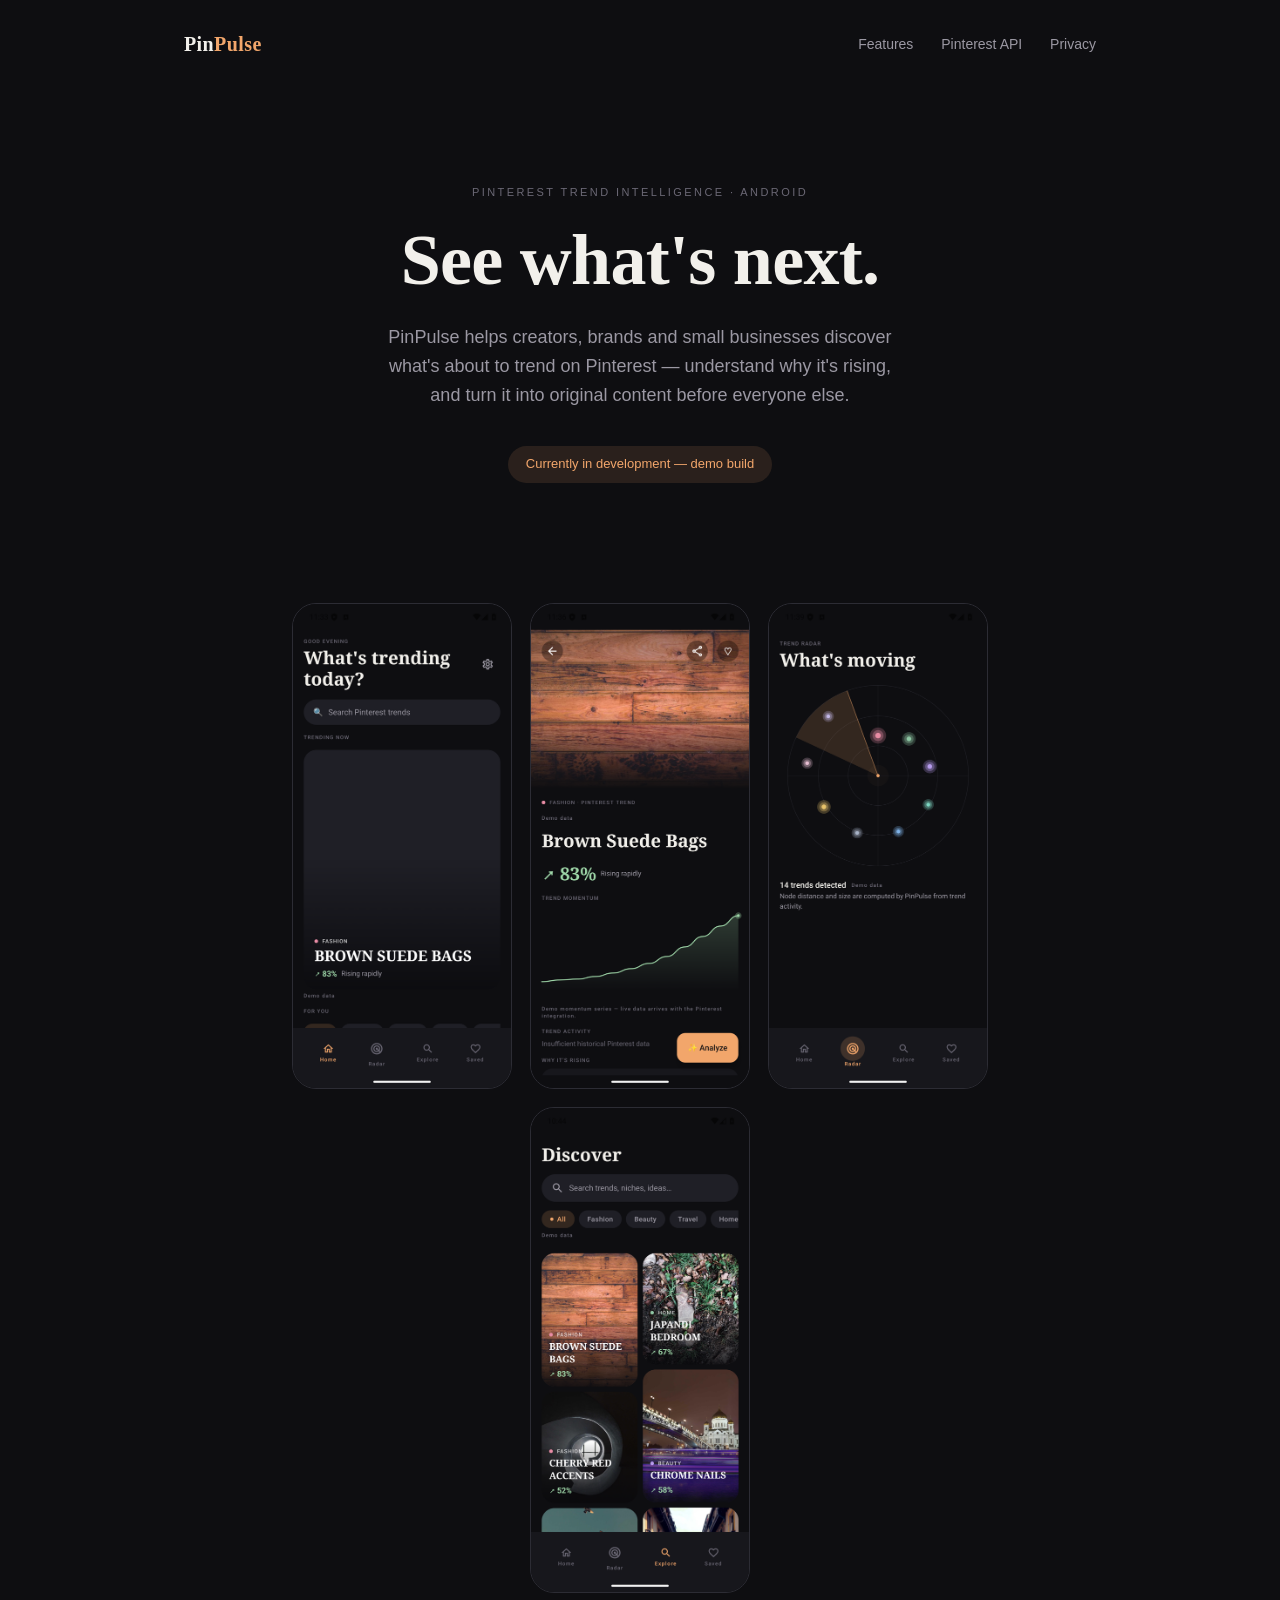
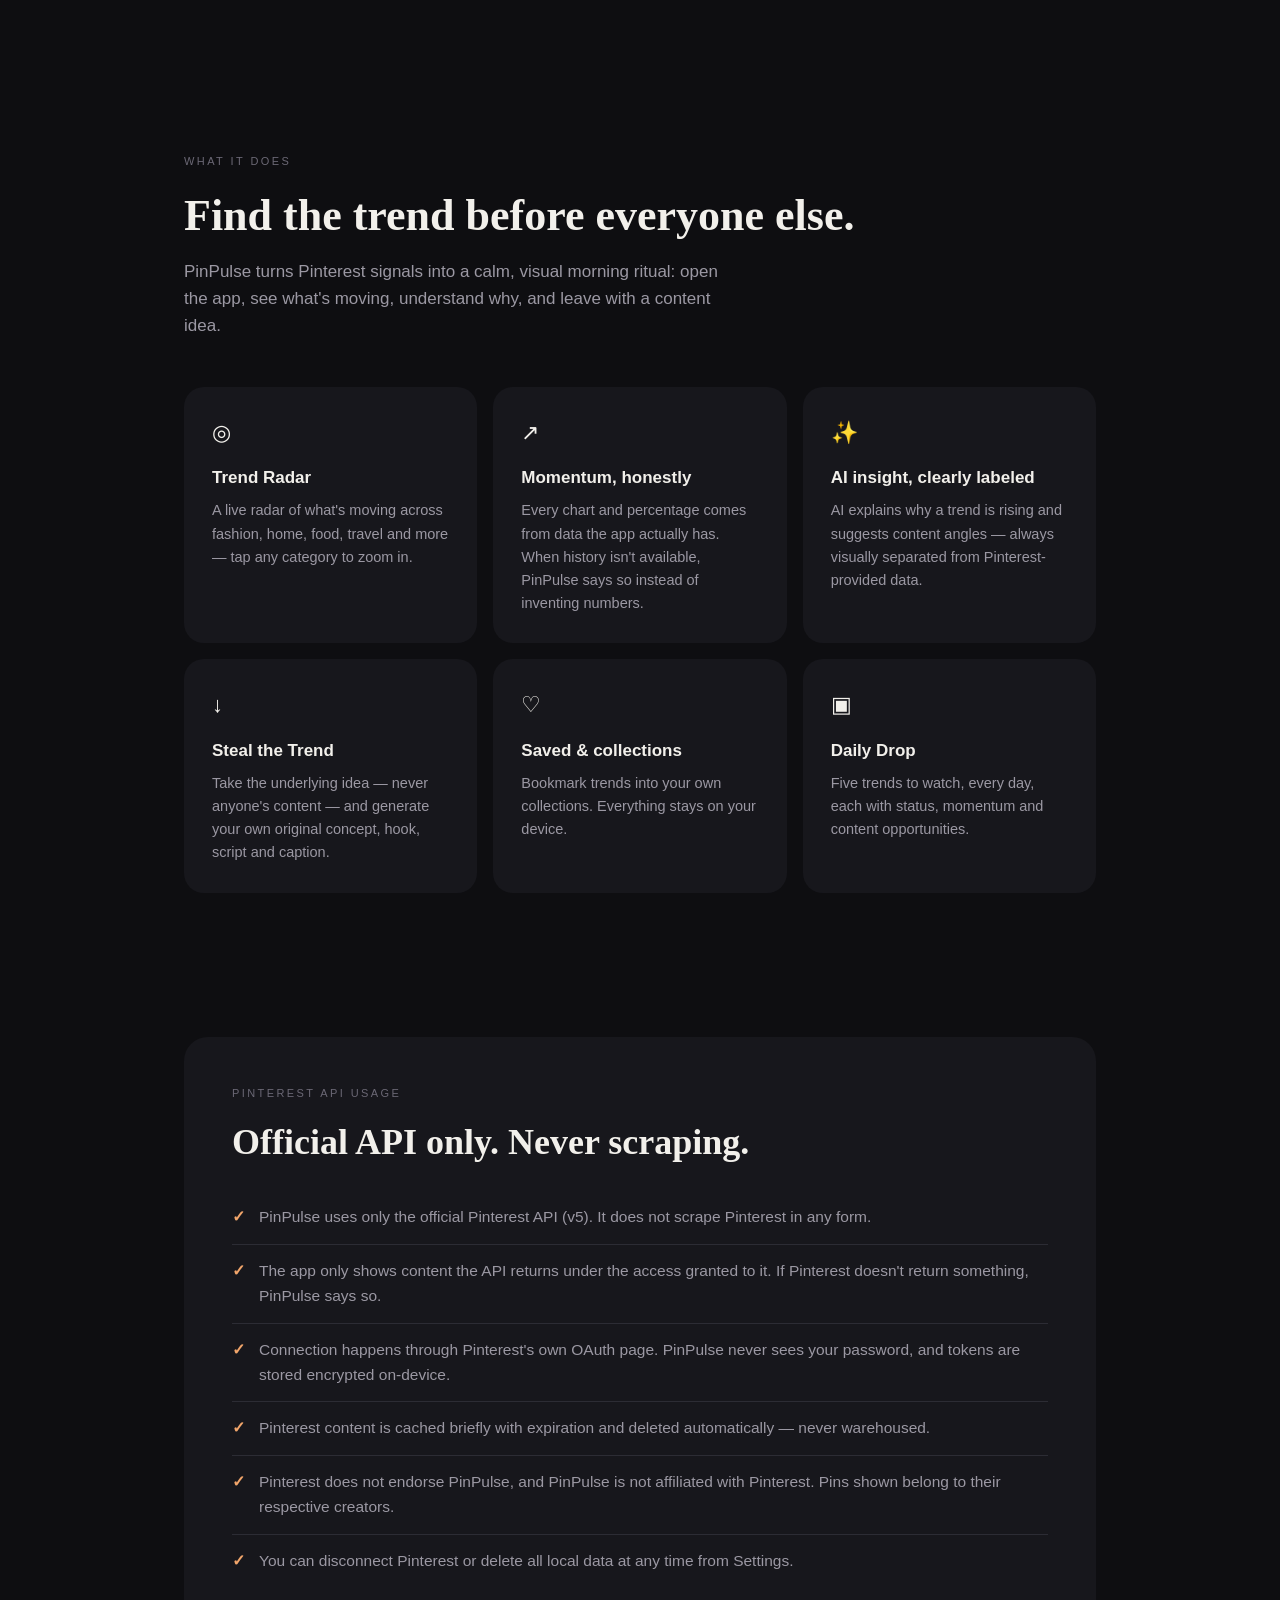
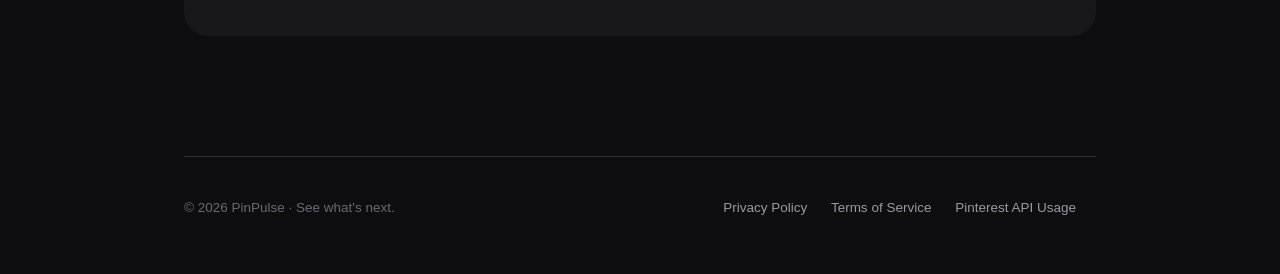
==== docs/index.html @ 06f02622 "PinPulse landing page + legal pages for Pinterest developer review" ====
<!DOCTYPE html>
<html lang="en">
<head>
  <meta charset="UTF-8" />
  <meta name="viewport" content="width=device-width, initial-scale=1.0" />
  <title>PinPulse — See what's next.</title>
  <meta name="description" content="PinPulse is a Pinterest trend intelligence app for creators. Discover what's about to trend, understand why, and turn it into content — powered only by the official Pinterest API." />
  <link rel="stylesheet" href="styles.css" />
  <link rel="icon" href="data:image/svg+xml,<svg xmlns='http://www.w3.org/2000/svg' viewBox='0 0 100 100'><circle cx='50' cy='50' r='10' fill='%23F2A66B'/><path d='M78 50 A28 28 0 0 0 50 22' stroke='%23F2A66B' stroke-width='7' fill='none' stroke-linecap='round'/></svg>" />
</head>
<body>
  <div class="wrap">
    <nav>
      <a class="logo" href="index.html">Pin<span>Pulse</span></a>
      <div class="links">
        <a href="#features">Features</a>
        <a href="#compliance">Pinterest API</a>
        <a href="privacy.html">Privacy</a>
      </div>
    </nav>

    <header class="hero">
      <div class="overline">Pinterest trend intelligence · Android</div>
      <h1>See what's next.</h1>
      <p class="sub">
        PinPulse helps creators, brands and small businesses discover what's about
        to trend on Pinterest — understand why it's rising, and turn it into
        original content before everyone else.
      </p>
      <span class="badge">Currently in development — demo build</span>
    </header>

    <div class="shots">
      <img src="assets/home.png" alt="PinPulse home screen showing trending topics" loading="lazy" />
      <img src="assets/trend.png" alt="Trend detail with momentum chart" loading="lazy" />
      <img src="assets/radar.png" alt="Trend radar interface" loading="lazy" />
      <img src="assets/explore2.png" alt="Trend discovery grid" loading="lazy" />
    </div>

    <section id="features">
      <div class="overline">What it does</div>
      <h2>Find the trend before everyone else.</h2>
      <p class="lead">
        PinPulse turns Pinterest signals into a calm, visual morning ritual:
        open the app, see what's moving, understand why, and leave with a
        content idea.
      </p>
      <div class="features">
        <div class="card">
          <div class="glyph">◎</div>
          <h3>Trend Radar</h3>
          <p>A live radar of what's moving across fashion, home, food, travel and more — tap any category to zoom in.</p>
        </div>
        <div class="card">
          <div class="glyph">↗</div>
          <h3>Momentum, honestly</h3>
          <p>Every chart and percentage comes from data the app actually has. When history isn't available, PinPulse says so instead of inventing numbers.</p>
        </div>
        <div class="card">
          <div class="glyph">✨</div>
          <h3>AI insight, clearly labeled</h3>
          <p>AI explains why a trend is rising and suggests content angles — always visually separated from Pinterest-provided data.</p>
        </div>
        <div class="card">
          <div class="glyph">↓</div>
          <h3>Steal the Trend</h3>
          <p>Take the underlying idea — never anyone's content — and generate your own original concept, hook, script and caption.</p>
        </div>
        <div class="card">
          <div class="glyph">♡</div>
          <h3>Saved &amp; collections</h3>
          <p>Bookmark trends into your own collections. Everything stays on your device.</p>
        </div>
        <div class="card">
          <div class="glyph">▣</div>
          <h3>Daily Drop</h3>
          <p>Five trends to watch, every day, each with status, momentum and content opportunities.</p>
        </div>
      </div>
    </section>

    <section id="compliance">
      <div class="compliance">
        <div class="overline">Pinterest API usage</div>
        <h2>Official API only. Never scraping.</h2>
        <ul>
          <li>PinPulse uses only the official Pinterest API (v5). It does not scrape Pinterest in any form.</li>
          <li>The app only shows content the API returns under the access granted to it. If Pinterest doesn't return something, PinPulse says so.</li>
          <li>Connection happens through Pinterest's own OAuth page. PinPulse never sees your password, and tokens are stored encrypted on-device.</li>
          <li>Pinterest content is cached briefly with expiration and deleted automatically — never warehoused.</li>
          <li>Pinterest does not endorse PinPulse, and PinPulse is not affiliated with Pinterest. Pins shown belong to their respective creators.</li>
          <li>You can disconnect Pinterest or delete all local data at any time from Settings.</li>
        </ul>
      </div>
    </section>

    <footer>
      <div>© 2026 PinPulse · See what's next.</div>
      <div>
        <a href="privacy.html">Privacy Policy</a>
        <a href="terms.html">Terms of Service</a>
        <a href="pinterest-api.html">Pinterest API Usage</a>
      </div>
    </footer>
  </div>
</body>
</html>
---- docs/styles.css ----
:root {
  --bg: #0e0e11;
  --surface: #17171c;
  --surface-high: #1f1f26;
  --outline: #2c2c34;
  --text: #f2f0eb;
  --muted: #9b98a3;
  --faint: #6b6875;
  --accent: #f2a66b;
  --serif: "Iowan Old Style", "Palatino Linotype", Palatino, Georgia, serif;
  --sans: -apple-system, BlinkMacSystemFont, "Segoe UI", Roboto, Helvetica, Arial, sans-serif;
}

* { margin: 0; padding: 0; box-sizing: border-box; }

html { scroll-behavior: smooth; }

body {
  background: var(--bg);
  color: var(--text);
  font-family: var(--sans);
  font-size: 16px;
  line-height: 1.6;
  -webkit-font-smoothing: antialiased;
}

.wrap { max-width: 960px; margin: 0 auto; padding: 0 24px; }

nav {
  display: flex;
  justify-content: space-between;
  align-items: center;
  padding: 28px 0;
  font-size: 14px;
}

.logo {
  font-family: var(--serif);
  font-weight: 700;
  font-size: 20px;
  letter-spacing: 0.02em;
  color: var(--text);
  text-decoration: none;
}

.logo span { color: var(--accent); }

nav .links a {
  color: var(--muted);
  text-decoration: none;
  margin-left: 24px;
  transition: color 0.2s;
}

nav .links a:hover { color: var(--text); }

.hero { padding: 96px 0 80px; text-align: center; }

.overline {
  font-size: 11px;
  letter-spacing: 0.22em;
  text-transform: uppercase;
  color: var(--faint);
  margin-bottom: 20px;
}

h1 {
  font-family: var(--serif);
  font-size: clamp(42px, 7vw, 72px);
  line-height: 1.08;
  font-weight: 700;
  letter-spacing: -0.01em;
}

.hero p.sub {
  margin: 24px auto 0;
  max-width: 520px;
  color: var(--muted);
  font-size: 18px;
}

.badge {
  display: inline-block;
  margin-top: 36px;
  padding: 8px 18px;
  border-radius: 999px;
  background: rgba(242, 166, 107, 0.12);
  color: var(--accent);
  font-size: 13px;
  font-weight: 500;
}

.shots {
  display: flex;
  gap: 18px;
  justify-content: center;
  padding: 40px 0 88px;
  flex-wrap: wrap;
}

.shots img {
  width: 220px;
  border-radius: 24px;
  border: 1px solid var(--outline);
  background: var(--surface);
  transition: transform 0.35s ease;
}

.shots img:hover { transform: translateY(-6px); }

section { padding: 72px 0; }

h2 {
  font-family: var(--serif);
  font-size: clamp(30px, 4.5vw, 44px);
  line-height: 1.15;
  font-weight: 700;
  margin-bottom: 16px;
}

.lead { color: var(--muted); max-width: 560px; font-size: 17px; }

.features {
  display: grid;
  grid-template-columns: repeat(auto-fit, minmax(260px, 1fr));
  gap: 16px;
  margin-top: 48px;
}

.card {
  background: var(--surface);
  border-radius: 20px;
  padding: 28px;
}

.card .glyph { font-size: 22px; margin-bottom: 14px; }

.card h3 {
  font-size: 17px;
  font-weight: 600;
  margin-bottom: 8px;
}

.card p { color: var(--muted); font-size: 14.5px; }

.compliance {
  background: var(--surface);
  border-radius: 24px;
  padding: 48px;
}

.compliance h2 { font-size: clamp(26px, 4vw, 36px); }

.compliance ul {
  list-style: none;
  margin-top: 28px;
}

.compliance li {
  padding: 14px 0;
  border-bottom: 1px solid var(--outline);
  color: var(--muted);
  display: flex;
  gap: 14px;
  font-size: 15.5px;
}

.compliance li:last-child { border-bottom: none; }

.compliance li::before {
  content: "✓";
  color: var(--accent);
  font-weight: 700;
  flex-shrink: 0;
}

footer {
  border-top: 1px solid var(--outline);
  padding: 40px 0 56px;
  margin-top: 48px;
  color: var(--faint);
  font-size: 13.5px;
  display: flex;
  justify-content: space-between;
  flex-wrap: wrap;
  gap: 16px;
}

footer a { color: var(--muted); text-decoration: none; margin-right: 20px; }
footer a:hover { color: var(--text); }

/* legal pages */
.legal { max-width: 680px; padding: 64px 0 96px; }

.legal h1 { font-size: clamp(32px, 5vw, 48px); margin-bottom: 8px; }

.legal .updated { color: var(--faint); font-size: 13px; margin-bottom: 40px; display: block; }

.legal h2 {
  font-family: var(--sans);
  font-size: 19px;
  margin: 40px 0 12px;
}

.legal p { color: var(--muted); margin-bottom: 16px; font-size: 15.5px; }

.legal ul { color: var(--muted); margin: 0 0 16px 20px; font-size: 15.5px; }

.legal li { margin-bottom: 8px; }

.back {
  display: inline-block;
  margin-bottom: 32px;
  color: var(--accent);
  text-decoration: none;
  font-size: 14px;
}

@media (max-width: 560px) {
  .shots img { width: 44%; }
  .compliance { padding: 32px 24px; }
  .hero { padding: 64px 0 48px; }
}
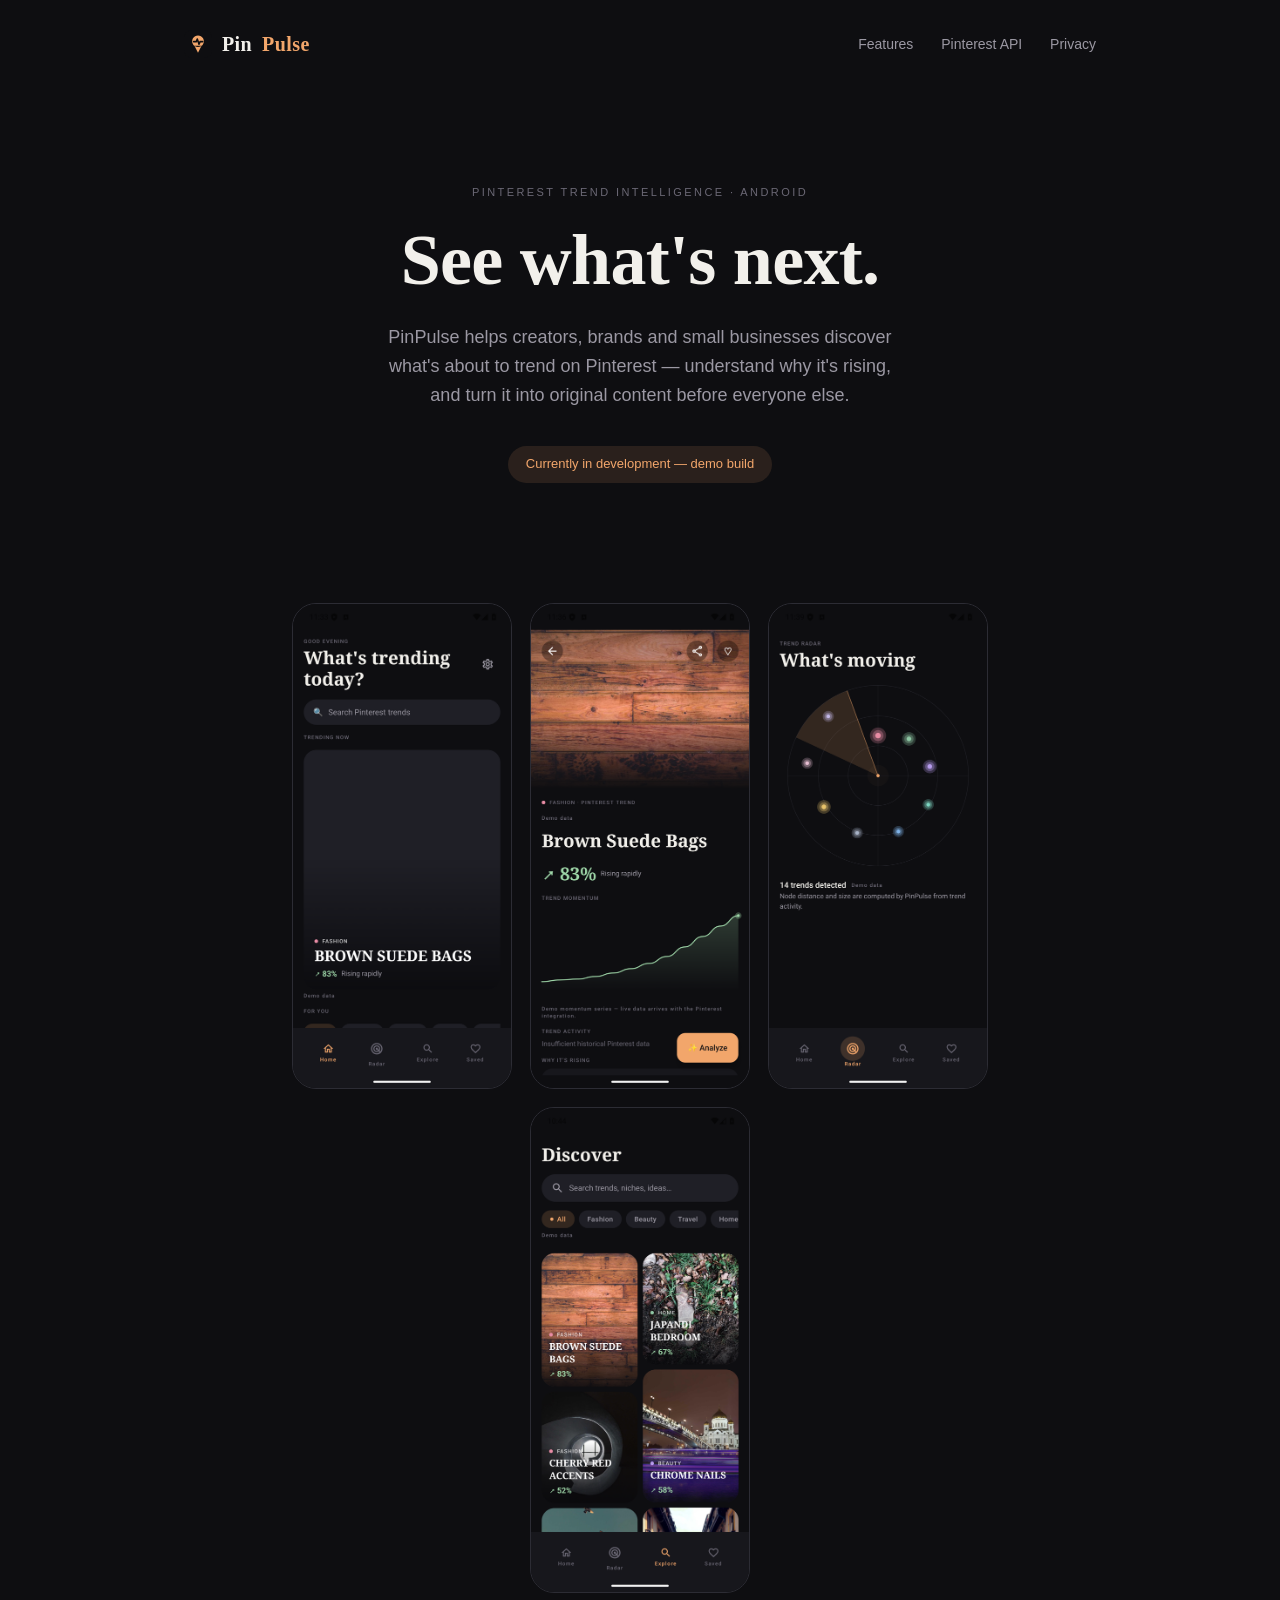
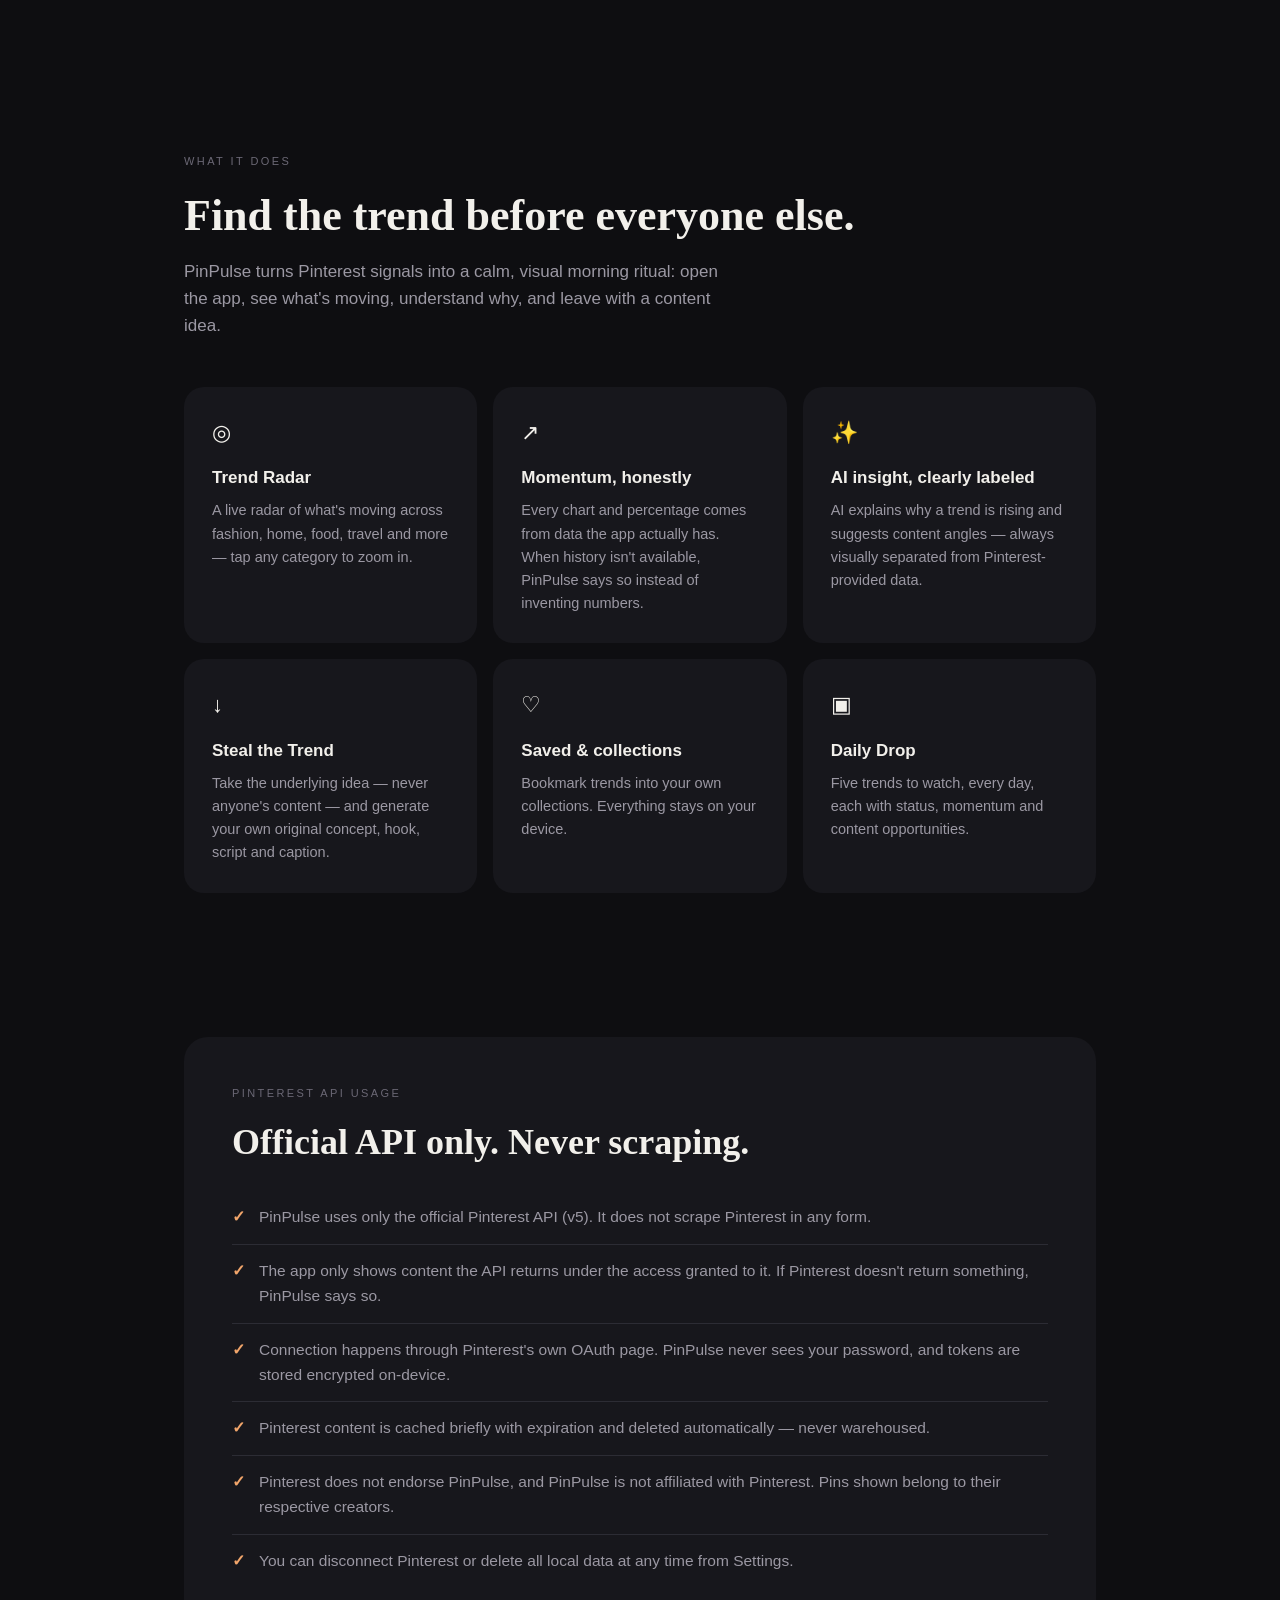
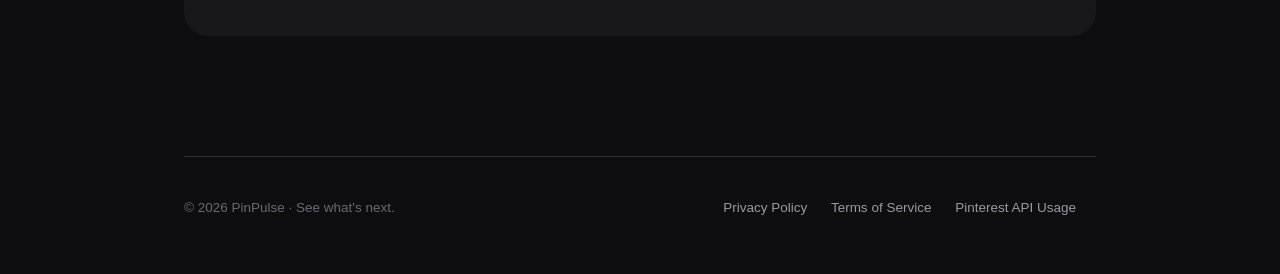
==== commit 998b1cb9: "Add PinPulse brand mark: logo.svg, PNG icons, favicons" ====
--- a/docs/index.html
+++ b/docs/index.html
@@ -6,12 +6,14 @@
   <title>PinPulse — See what's next.</title>
   <meta name="description" content="PinPulse is a Pinterest trend intelligence app for creators. Discover what's about to trend, understand why, and turn it into content — powered only by the official Pinterest API." />
   <link rel="stylesheet" href="styles.css" />
-  <link rel="icon" href="data:image/svg+xml,<svg xmlns='http://www.w3.org/2000/svg' viewBox='0 0 100 100'><circle cx='50' cy='50' r='10' fill='%23F2A66B'/><path d='M78 50 A28 28 0 0 0 50 22' stroke='%23F2A66B' stroke-width='7' fill='none' stroke-linecap='round'/></svg>" />
+  <link rel="icon" type="image/svg+xml" href="assets/logo.svg" />
+  <link rel="icon" type="image/png" sizes="32x32" href="assets/favicon-32.png" />
+  <link rel="apple-touch-icon" href="assets/apple-touch-icon.png" />
 </head>
 <body>
   <div class="wrap">
     <nav>
-      <a class="logo" href="index.html">Pin<span>Pulse</span></a>
+      <a class="logo" href="index.html"><img src="assets/logo.svg" alt="PinPulse logo" />Pin<span>Pulse</span></a>
       <div class="links">
         <a href="#features">Features</a>
         <a href="#compliance">Pinterest API</a>
--- a/docs/styles.css
+++ b/docs/styles.css
@@ -41,6 +41,15 @@
   letter-spacing: 0.02em;
   color: var(--text);
   text-decoration: none;
+  display: flex;
+  align-items: center;
+  gap: 10px;
+}
+
+.logo img {
+  height: 28px;
+  width: 28px;
+  border-radius: 8px;
 }
 
 .logo span { color: var(--accent); }
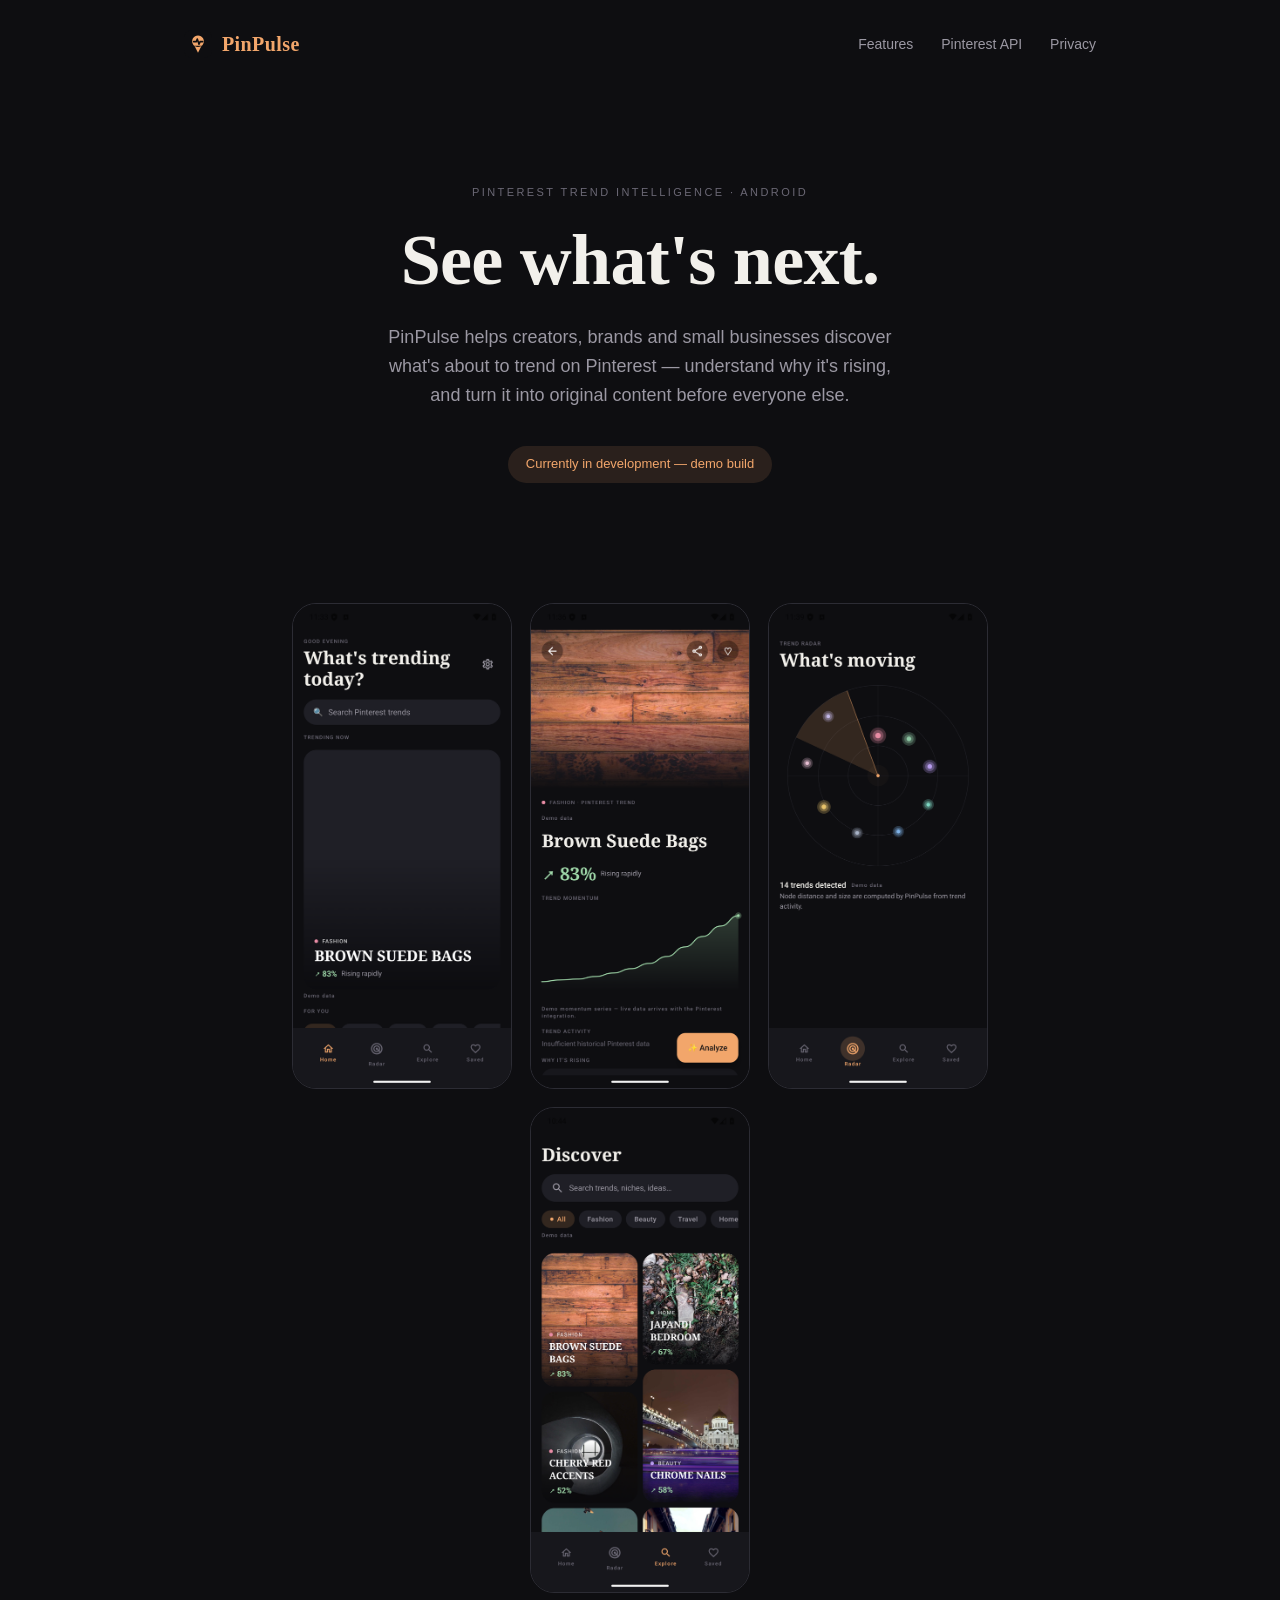
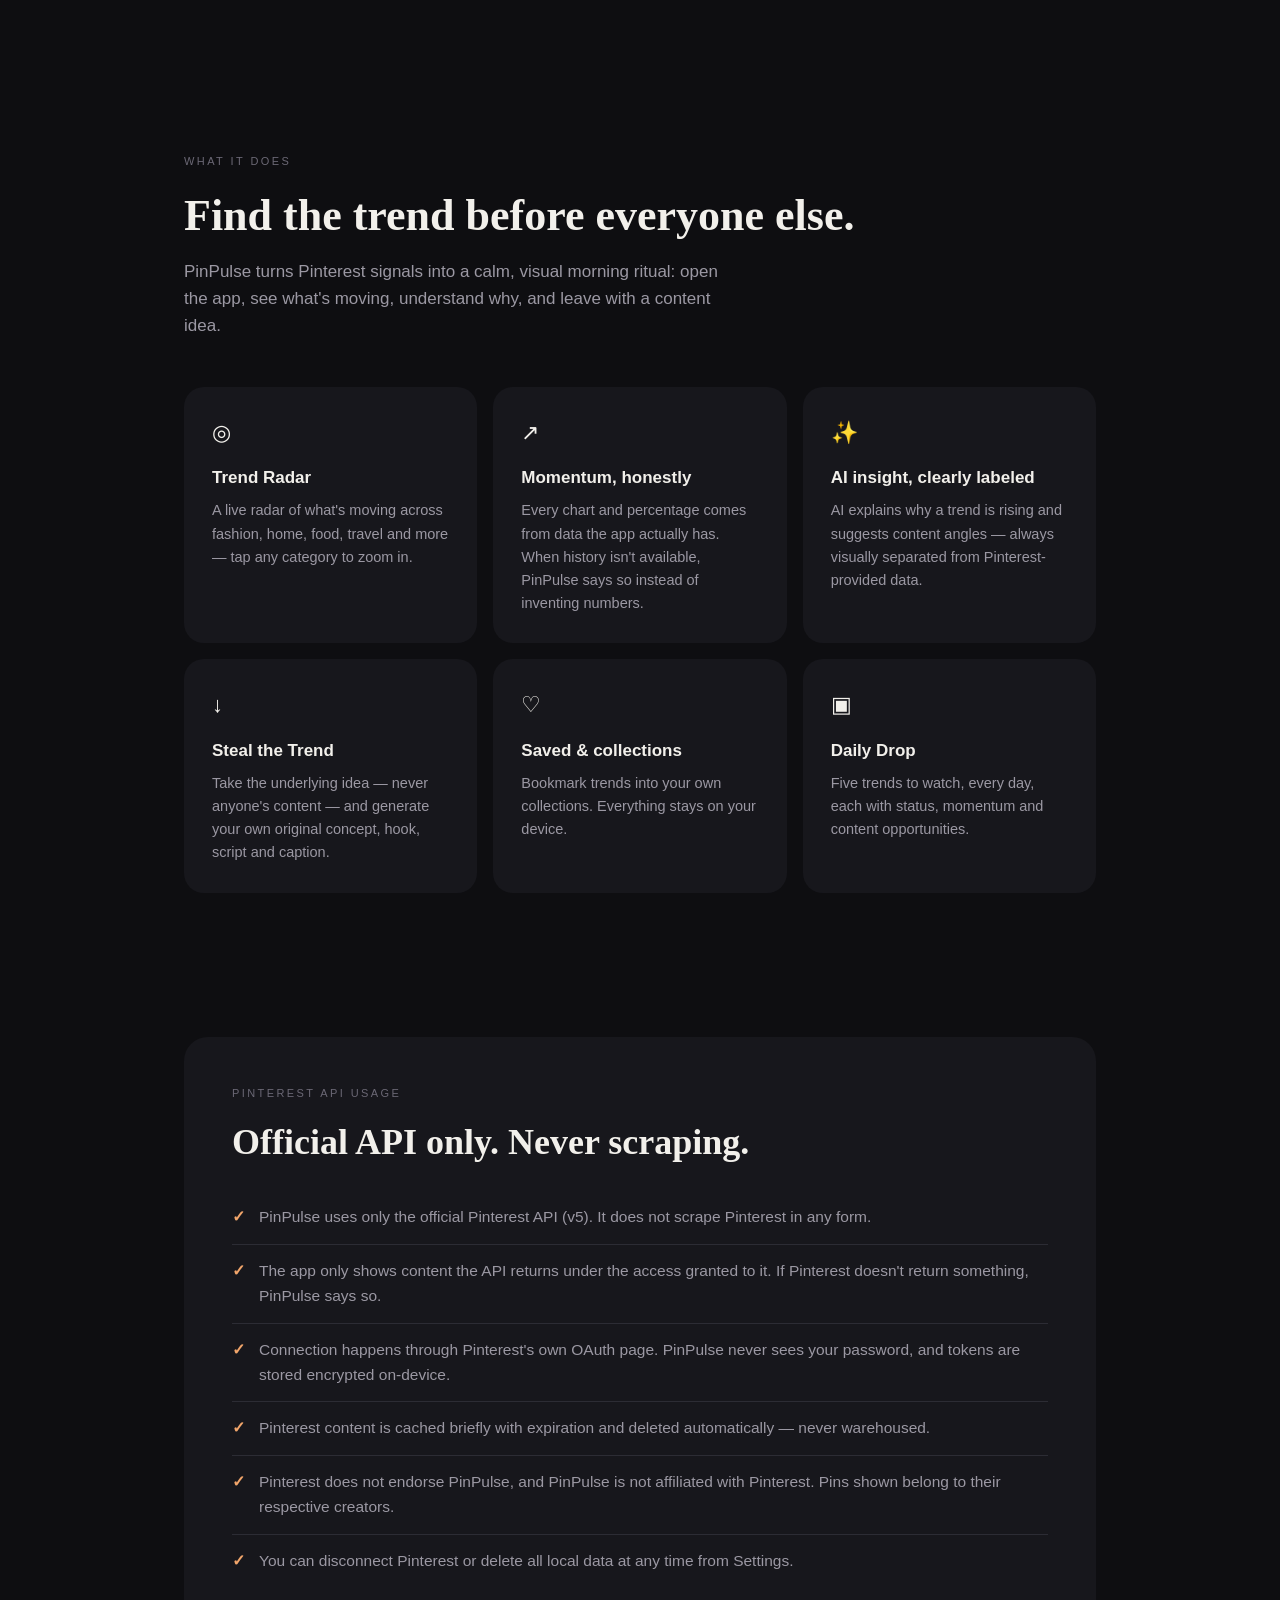
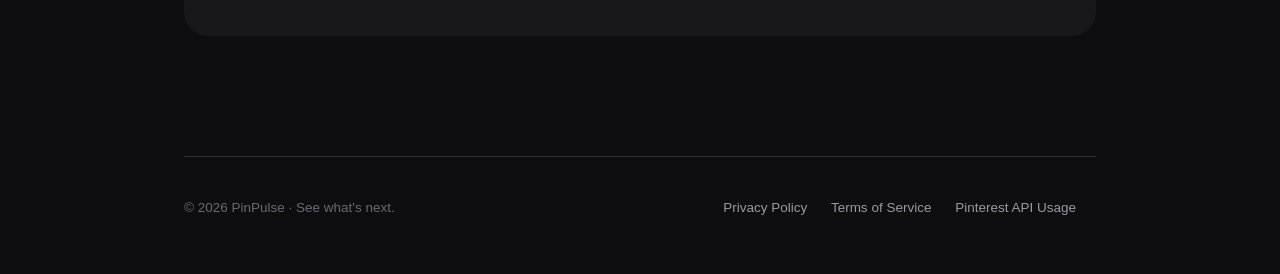
==== commit 2451856c: "Fix wordmark spacing" ====
--- a/docs/index.html
+++ b/docs/index.html
@@ -13,7 +13,7 @@
 <body>
   <div class="wrap">
     <nav>
-      <a class="logo" href="index.html"><img src="assets/logo.svg" alt="PinPulse logo" />Pin<span>Pulse</span></a>
+      <a class="logo" href="index.html"><img src="assets/logo.svg" alt="PinPulse logo" /><span>Pin<span>Pulse</span></span></a>
       <div class="links">
         <a href="#features">Features</a>
         <a href="#compliance">Pinterest API</a>
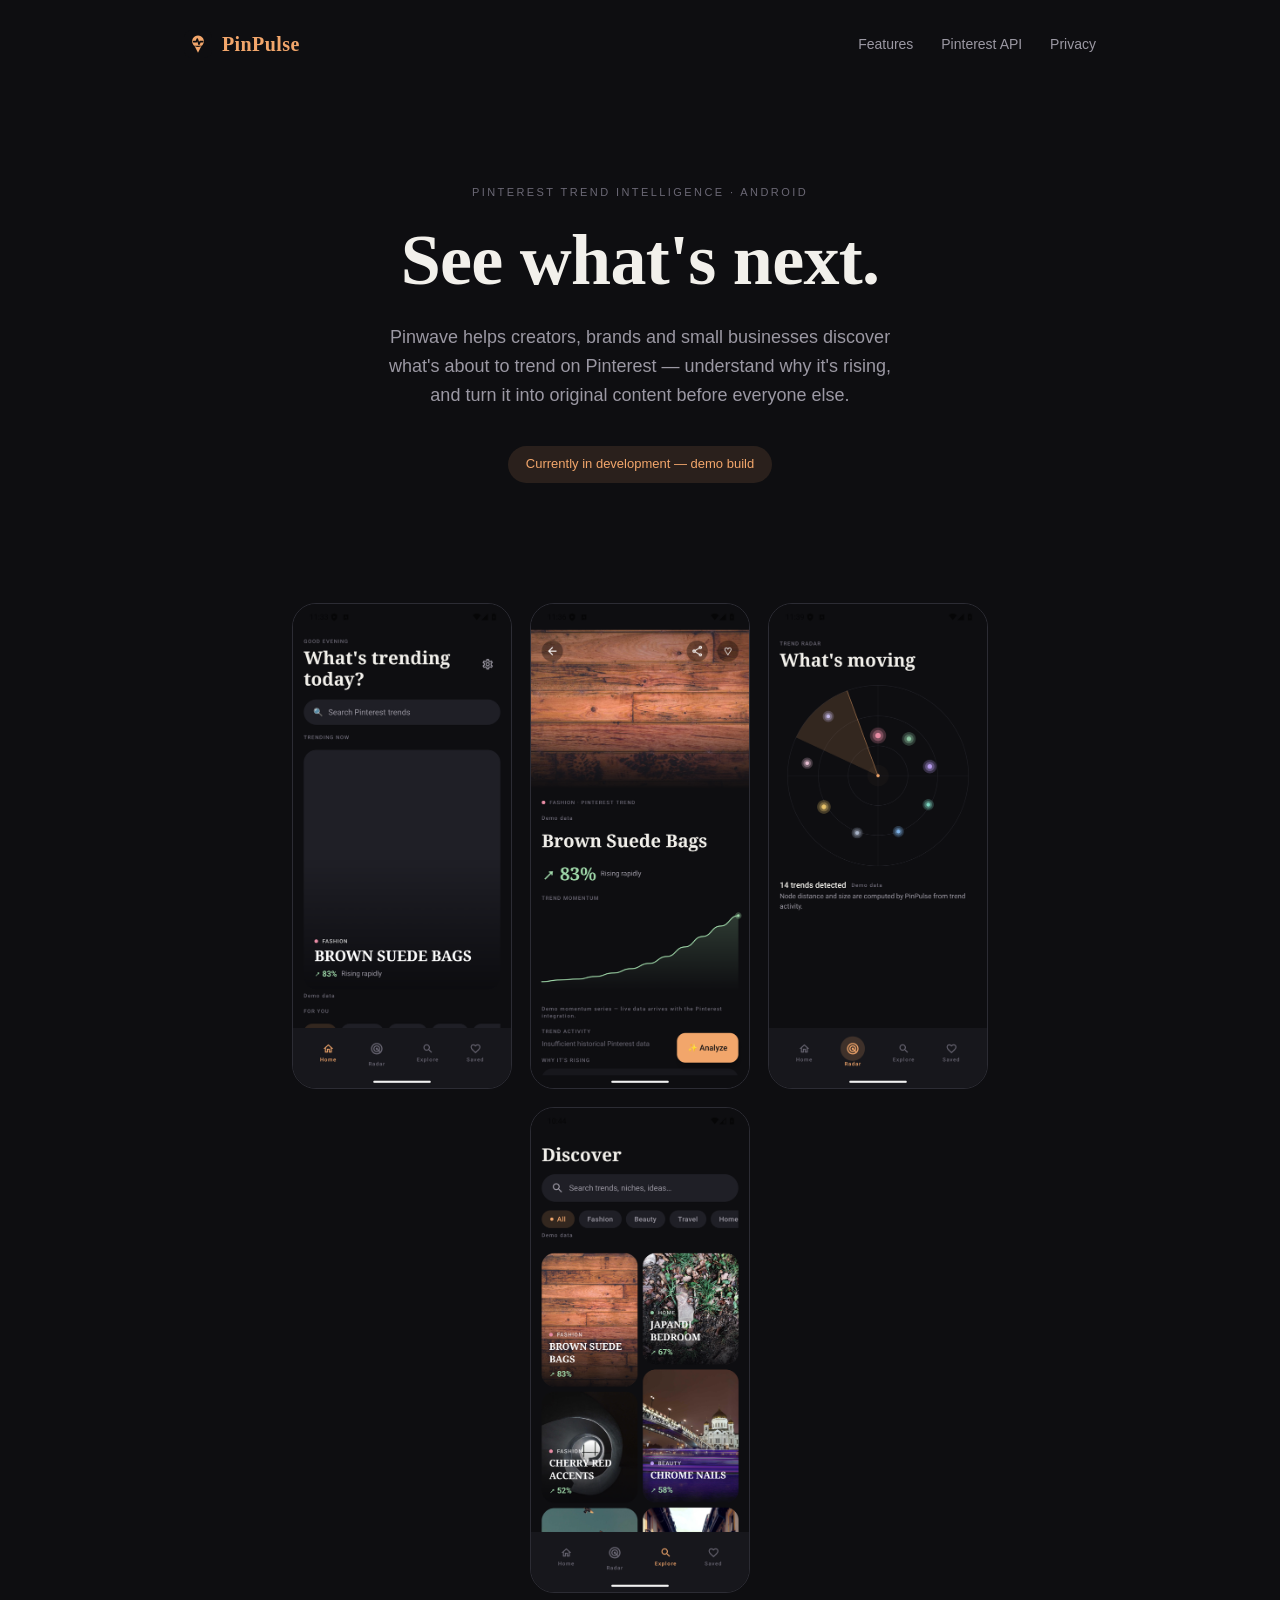
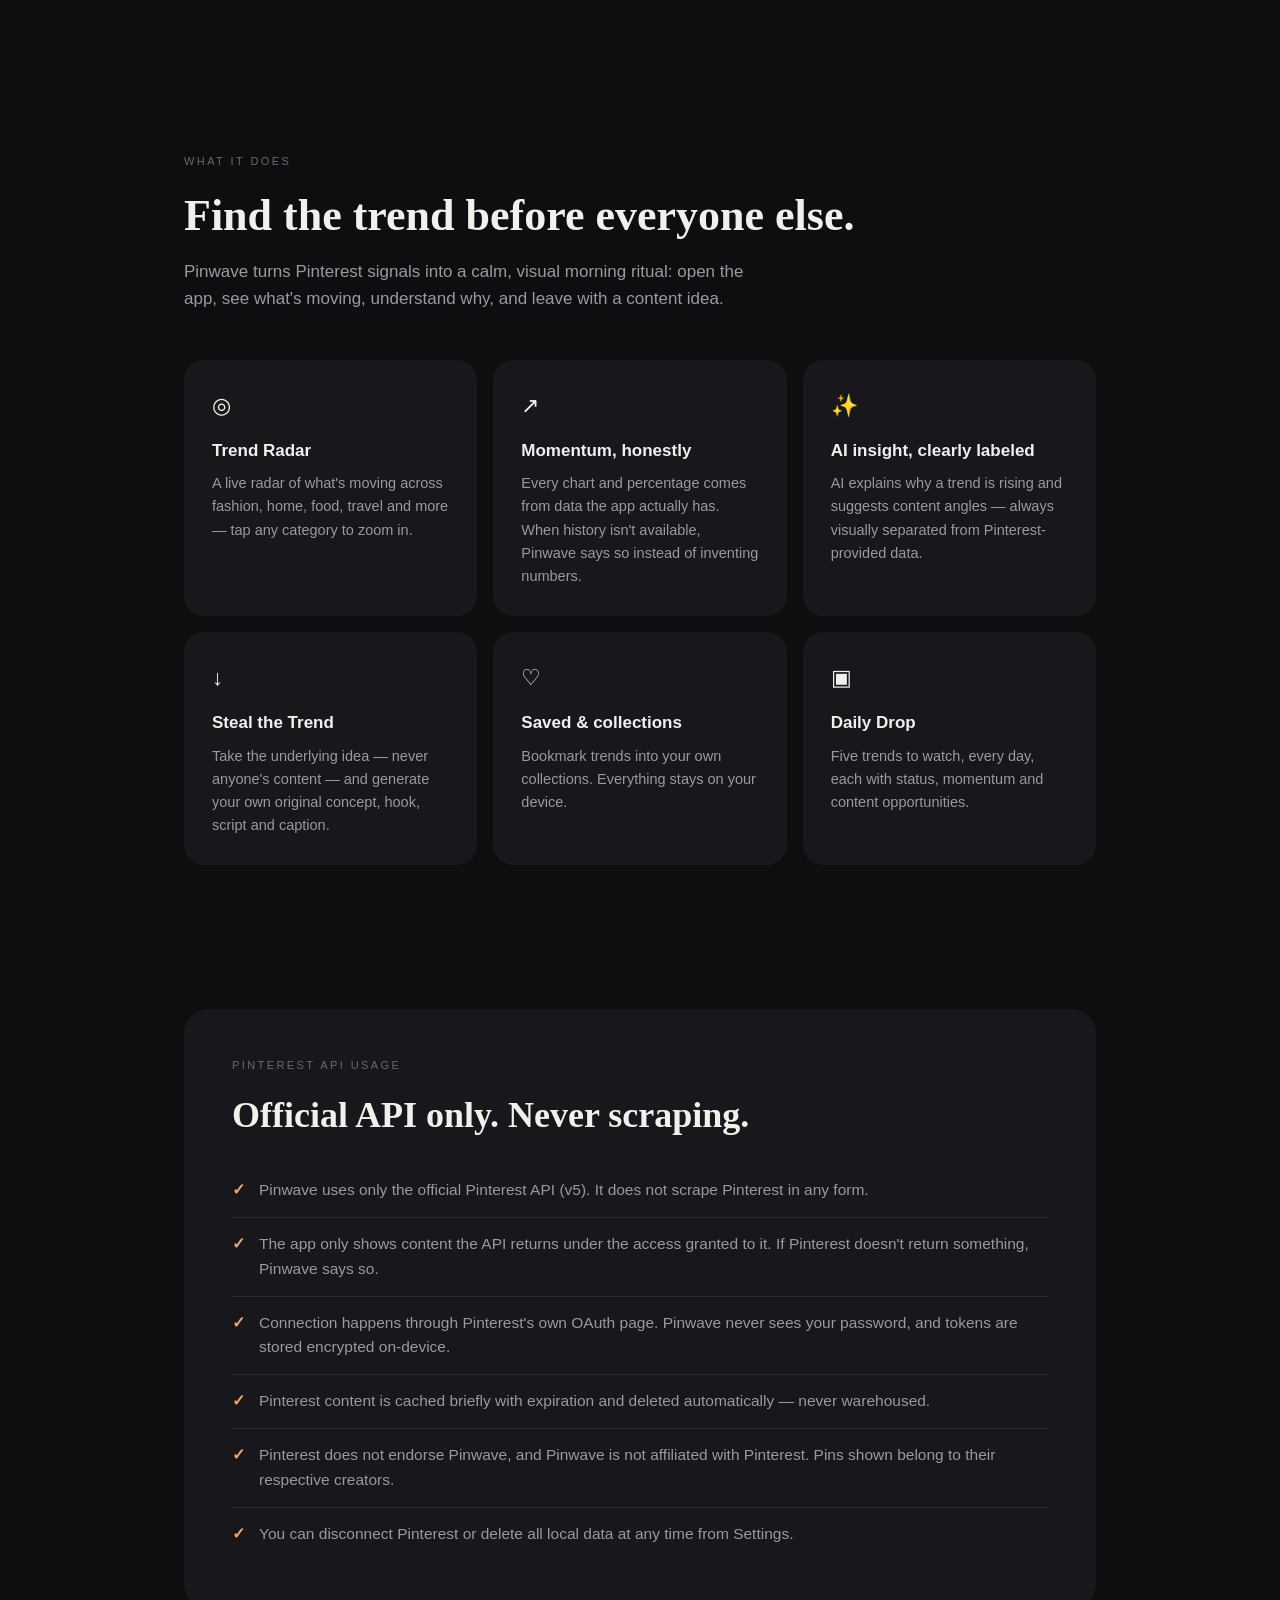
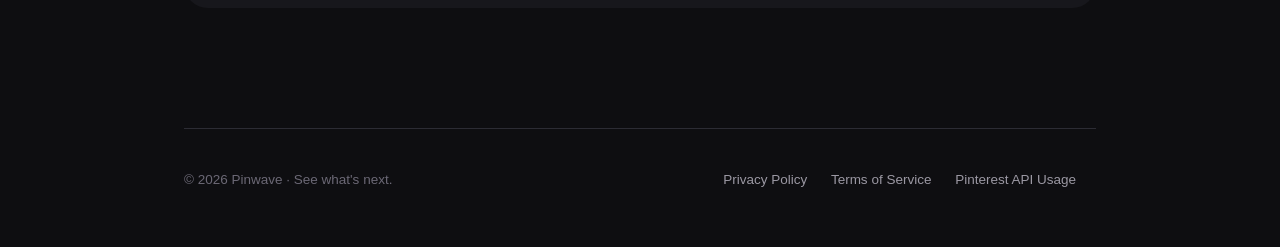
==== commit 623d4fa8: "Rebrand PinPulse → Pinwave (name collision)" ====
--- a/docs/index.html
+++ b/docs/index.html
@@ -3,8 +3,8 @@
 <head>
   <meta charset="UTF-8" />
   <meta name="viewport" content="width=device-width, initial-scale=1.0" />
-  <title>PinPulse — See what's next.</title>
-  <meta name="description" content="PinPulse is a Pinterest trend intelligence app for creators. Discover what's about to trend, understand why, and turn it into content — powered only by the official Pinterest API." />
+  <title>Pinwave — See what's next.</title>
+  <meta name="description" content="Pinwave is a Pinterest trend intelligence app for creators. Discover what's about to trend, understand why, and turn it into content — powered only by the official Pinterest API." />
   <link rel="stylesheet" href="styles.css" />
   <link rel="icon" type="image/svg+xml" href="assets/logo.svg" />
   <link rel="icon" type="image/png" sizes="32x32" href="assets/favicon-32.png" />
@@ -13,7 +13,7 @@
 <body>
   <div class="wrap">
     <nav>
-      <a class="logo" href="index.html"><img src="assets/logo.svg" alt="PinPulse logo" /><span>Pin<span>Pulse</span></span></a>
+      <a class="logo" href="index.html"><img src="assets/logo.svg" alt="Pinwave logo" /><span>Pin<span>Pulse</span></span></a>
       <div class="links">
         <a href="#features">Features</a>
         <a href="#compliance">Pinterest API</a>
@@ -25,7 +25,7 @@
       <div class="overline">Pinterest trend intelligence · Android</div>
       <h1>See what's next.</h1>
       <p class="sub">
-        PinPulse helps creators, brands and small businesses discover what's about
+        Pinwave helps creators, brands and small businesses discover what's about
         to trend on Pinterest — understand why it's rising, and turn it into
         original content before everyone else.
       </p>
@@ -33,7 +33,7 @@
     </header>
 
     <div class="shots">
-      <img src="assets/home.png" alt="PinPulse home screen showing trending topics" loading="lazy" />
+      <img src="assets/home.png" alt="Pinwave home screen showing trending topics" loading="lazy" />
       <img src="assets/trend.png" alt="Trend detail with momentum chart" loading="lazy" />
       <img src="assets/radar.png" alt="Trend radar interface" loading="lazy" />
       <img src="assets/explore2.png" alt="Trend discovery grid" loading="lazy" />
@@ -43,7 +43,7 @@
       <div class="overline">What it does</div>
       <h2>Find the trend before everyone else.</h2>
       <p class="lead">
-        PinPulse turns Pinterest signals into a calm, visual morning ritual:
+        Pinwave turns Pinterest signals into a calm, visual morning ritual:
         open the app, see what's moving, understand why, and leave with a
         content idea.
       </p>
@@ -56,7 +56,7 @@
         <div class="card">
           <div class="glyph">↗</div>
           <h3>Momentum, honestly</h3>
-          <p>Every chart and percentage comes from data the app actually has. When history isn't available, PinPulse says so instead of inventing numbers.</p>
+          <p>Every chart and percentage comes from data the app actually has. When history isn't available, Pinwave says so instead of inventing numbers.</p>
         </div>
         <div class="card">
           <div class="glyph">✨</div>
@@ -86,18 +86,18 @@
         <div class="overline">Pinterest API usage</div>
         <h2>Official API only. Never scraping.</h2>
         <ul>
-          <li>PinPulse uses only the official Pinterest API (v5). It does not scrape Pinterest in any form.</li>
-          <li>The app only shows content the API returns under the access granted to it. If Pinterest doesn't return something, PinPulse says so.</li>
-          <li>Connection happens through Pinterest's own OAuth page. PinPulse never sees your password, and tokens are stored encrypted on-device.</li>
+          <li>Pinwave uses only the official Pinterest API (v5). It does not scrape Pinterest in any form.</li>
+          <li>The app only shows content the API returns under the access granted to it. If Pinterest doesn't return something, Pinwave says so.</li>
+          <li>Connection happens through Pinterest's own OAuth page. Pinwave never sees your password, and tokens are stored encrypted on-device.</li>
           <li>Pinterest content is cached briefly with expiration and deleted automatically — never warehoused.</li>
-          <li>Pinterest does not endorse PinPulse, and PinPulse is not affiliated with Pinterest. Pins shown belong to their respective creators.</li>
+          <li>Pinterest does not endorse Pinwave, and Pinwave is not affiliated with Pinterest. Pins shown belong to their respective creators.</li>
           <li>You can disconnect Pinterest or delete all local data at any time from Settings.</li>
         </ul>
       </div>
     </section>
 
     <footer>
-      <div>© 2026 PinPulse · See what's next.</div>
+      <div>© 2026 Pinwave · See what's next.</div>
       <div>
         <a href="privacy.html">Privacy Policy</a>
         <a href="terms.html">Terms of Service</a>
